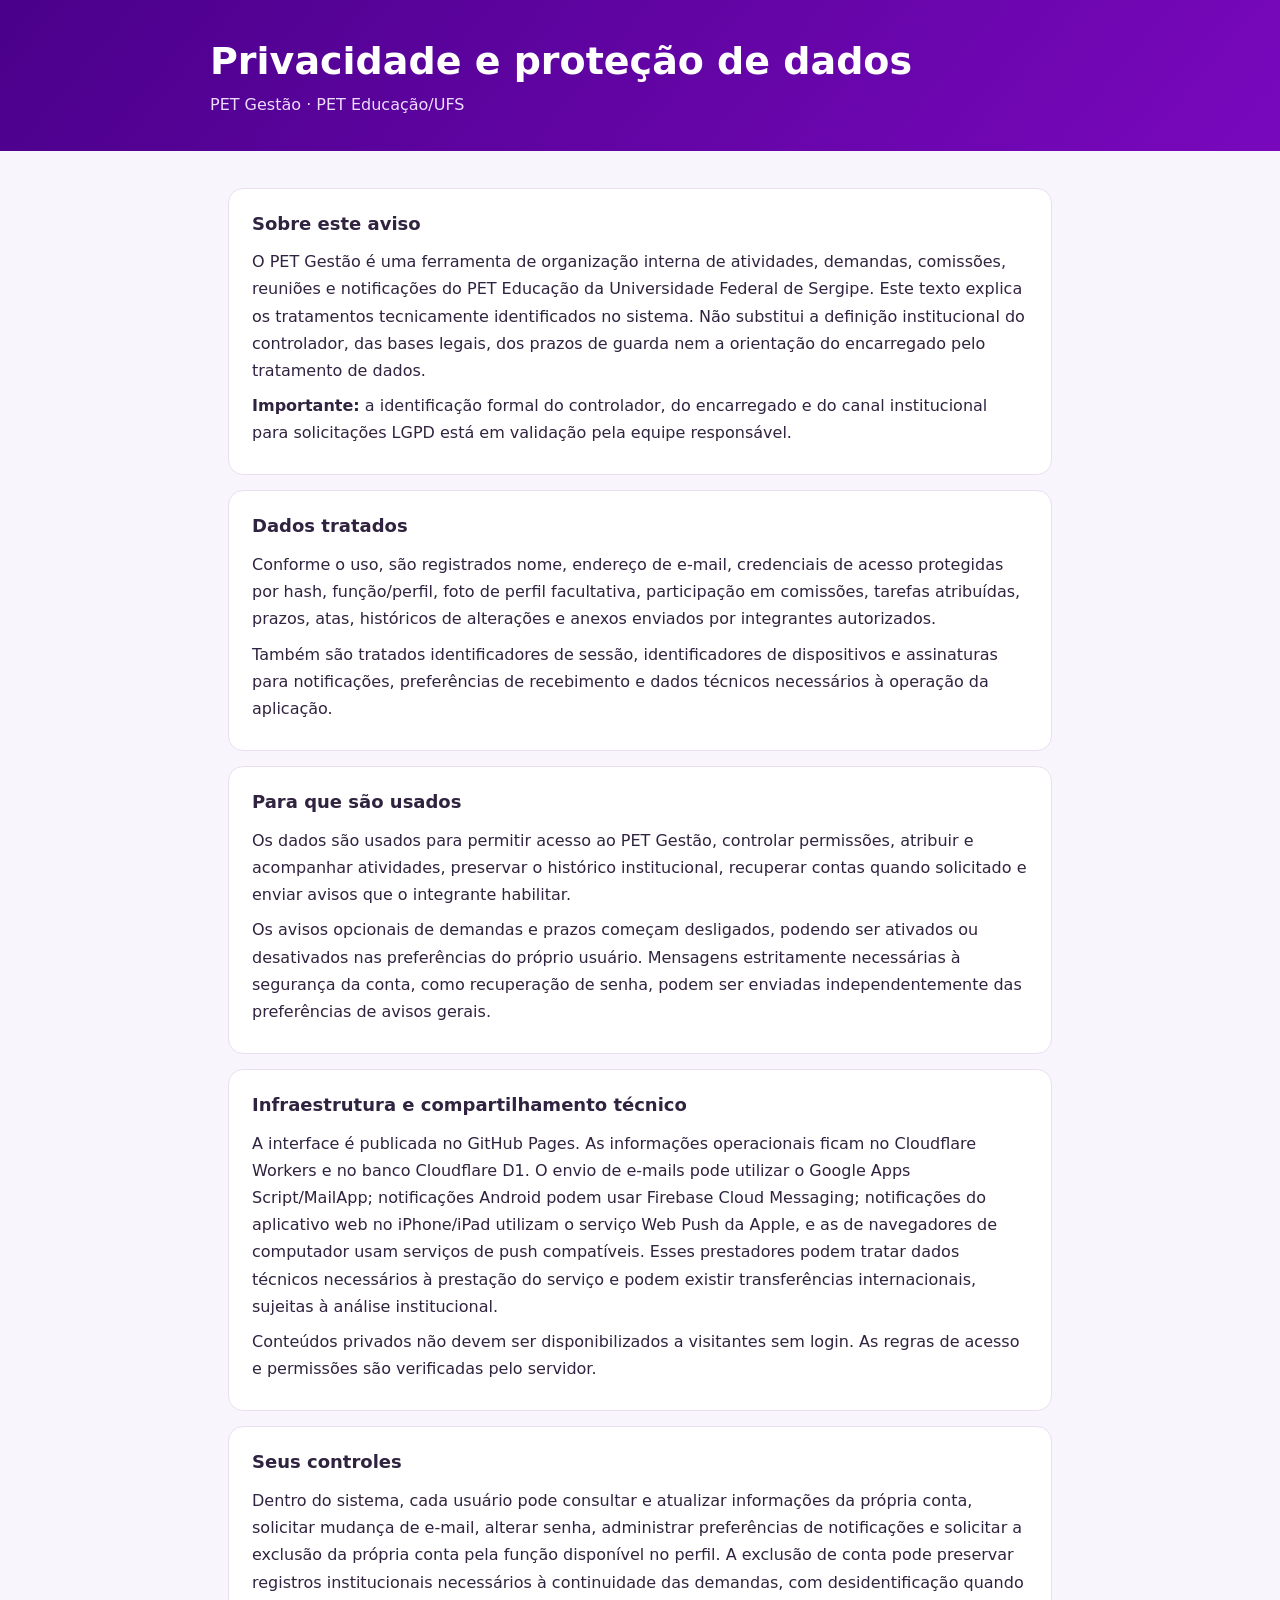
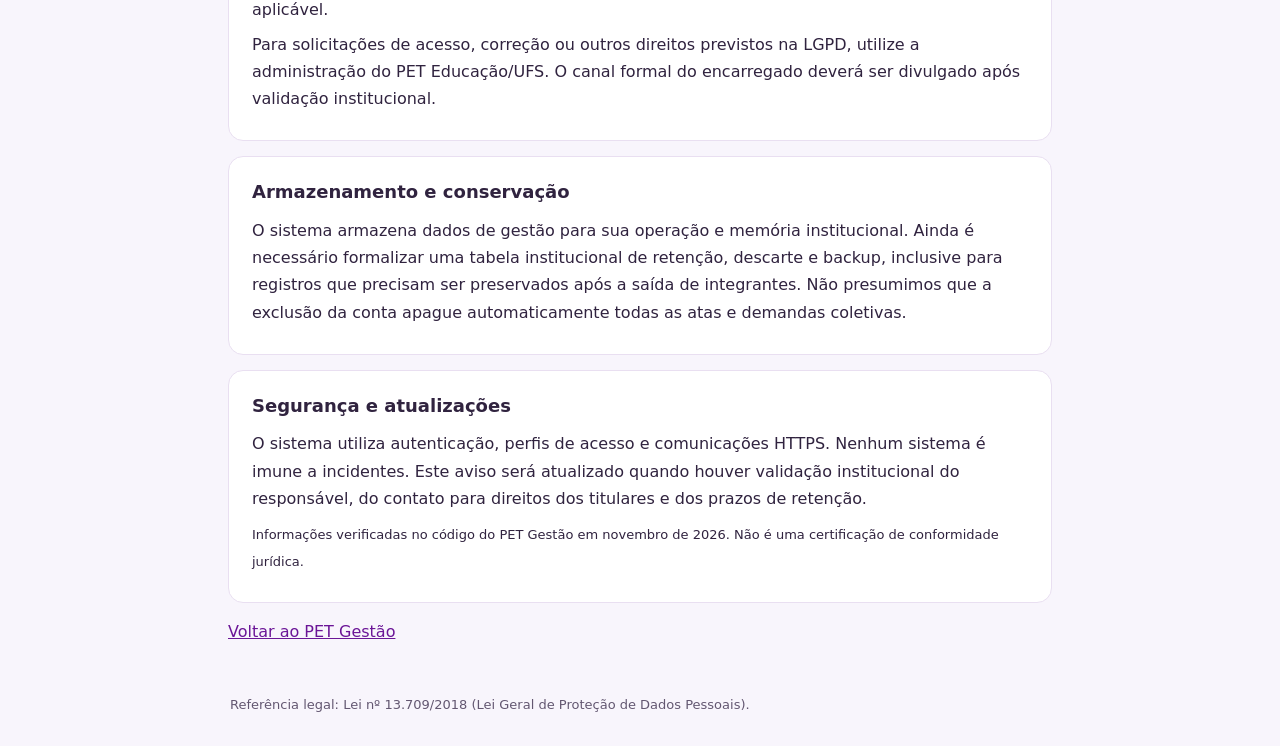
==== privacidade.html @ 46f68330 "LGPD: publicar aviso transparente sobre dados, notificações e pendências institucionais" ====
<!doctype html>
<html lang="pt-BR">
<head>
<meta charset="utf-8">
<meta name="viewport" content="width=device-width,initial-scale=1">
<meta name="theme-color" content="#6400A8">
<meta name="robots" content="noindex">
<title>Privacidade e dados pessoais | PET Gestão</title>
<style>
:root{color-scheme:light;font-family:system-ui,-apple-system,"Segoe UI",sans-serif}
*{box-sizing:border-box}
body{margin:0;background:#f8f5fc;color:#30233f;line-height:1.7}
header{background:linear-gradient(130deg,#4a008a,#7908bd);padding:38px 20px 32px;color:white}
main,header>div,footer{max-width:860px;margin:auto}
h1{font-size:clamp(27px,5vw,38px);line-height:1.22;margin:0 0 7px}
header p{margin:0;color:#eedcff}
main{padding:22px 18px 40px}
section{padding:20px 23px;background:#fff;border:1px solid #e9dff1;border-radius:15px;margin:15px 0}
h2{font-size:18px;margin:0 0 9px}
p{margin:8px 0}
a{color:#6b1597}
footer{padding:0 20px 30px;font-size:13px;color:#635771}
small{font-size:13px}
</style>
</head>
<body>
<header><div><h1>Privacidade e proteção de dados</h1><p>PET Gestão · PET Educação/UFS</p></div></header>
<main>
<section><h2>Sobre este aviso</h2>
<p>O PET Gestão é uma ferramenta de organização interna de atividades, demandas, comissões, reuniões e notificações do PET Educação da Universidade Federal de Sergipe. Este texto explica os tratamentos tecnicamente identificados no sistema. Não substitui a definição institucional do controlador, das bases legais, dos prazos de guarda nem a orientação do encarregado pelo tratamento de dados.</p>
<p><strong>Importante:</strong> a identificação formal do controlador, do encarregado e do canal institucional para solicitações LGPD está em validação pela equipe responsável.</p>
</section>
<section><h2>Dados tratados</h2>
<p>Conforme o uso, são registrados nome, endereço de e-mail, credenciais de acesso protegidas por hash, função/perfil, foto de perfil facultativa, participação em comissões, tarefas atribuídas, prazos, atas, históricos de alterações e anexos enviados por integrantes autorizados.</p>
<p>Também são tratados identificadores de sessão, identificadores de dispositivos e assinaturas para notificações, preferências de recebimento e dados técnicos necessários à operação da aplicação.</p>
</section>
<section><h2>Para que são usados</h2>
<p>Os dados são usados para permitir acesso ao PET Gestão, controlar permissões, atribuir e acompanhar atividades, preservar o histórico institucional, recuperar contas quando solicitado e enviar avisos que o integrante habilitar.</p>
<p>Os avisos opcionais de demandas e prazos começam desligados, podendo ser ativados ou desativados nas preferências do próprio usuário. Mensagens estritamente necessárias à segurança da conta, como recuperação de senha, podem ser enviadas independentemente das preferências de avisos gerais.</p>
</section>
<section><h2>Infraestrutura e compartilhamento técnico</h2>
<p>A interface é publicada no GitHub Pages. As informações operacionais ficam no Cloudflare Workers e no banco Cloudflare D1. O envio de e-mails pode utilizar o Google Apps Script/MailApp; notificações Android podem usar Firebase Cloud Messaging; notificações do aplicativo web no iPhone/iPad utilizam o serviço Web Push da Apple, e as de navegadores de computador usam serviços de push compatíveis. Esses prestadores podem tratar dados técnicos necessários à prestação do serviço e podem existir transferências internacionais, sujeitas à análise institucional.</p>
<p>Conteúdos privados não devem ser disponibilizados a visitantes sem login. As regras de acesso e permissões são verificadas pelo servidor.</p>
</section>
<section><h2>Seus controles</h2>
<p>Dentro do sistema, cada usuário pode consultar e atualizar informações da própria conta, solicitar mudança de e-mail, alterar senha, administrar preferências de notificações e solicitar a exclusão da própria conta pela função disponível no perfil. A exclusão de conta pode preservar registros institucionais necessários à continuidade das demandas, com desidentificação quando aplicável.</p>
<p>Para solicitações de acesso, correção ou outros direitos previstos na LGPD, utilize a administração do PET Educação/UFS. O canal formal do encarregado deverá ser divulgado após validação institucional.</p>
</section>
<section><h2>Armazenamento e conservação</h2>
<p>O sistema armazena dados de gestão para sua operação e memória institucional. Ainda é necessário formalizar uma tabela institucional de retenção, descarte e backup, inclusive para registros que precisam ser preservados após a saída de integrantes. Não presumimos que a exclusão da conta apague automaticamente todas as atas e demandas coletivas.</p>
</section>
<section><h2>Segurança e atualizações</h2>
<p>O sistema utiliza autenticação, perfis de acesso e comunicações HTTPS. Nenhum sistema é imune a incidentes. Este aviso será atualizado quando houver validação institucional do responsável, do contato para direitos dos titulares e dos prazos de retenção.</p>
<p><small>Informações verificadas no código do PET Gestão em novembro de 2026. Não é uma certificação de conformidade jurídica.</small></p>
</section>
<p><a href="./">Voltar ao PET Gestão</a></p>
</main>
<footer>Referência legal: Lei nº 13.709/2018 (Lei Geral de Proteção de Dados Pessoais).</footer>
</body>
</html>
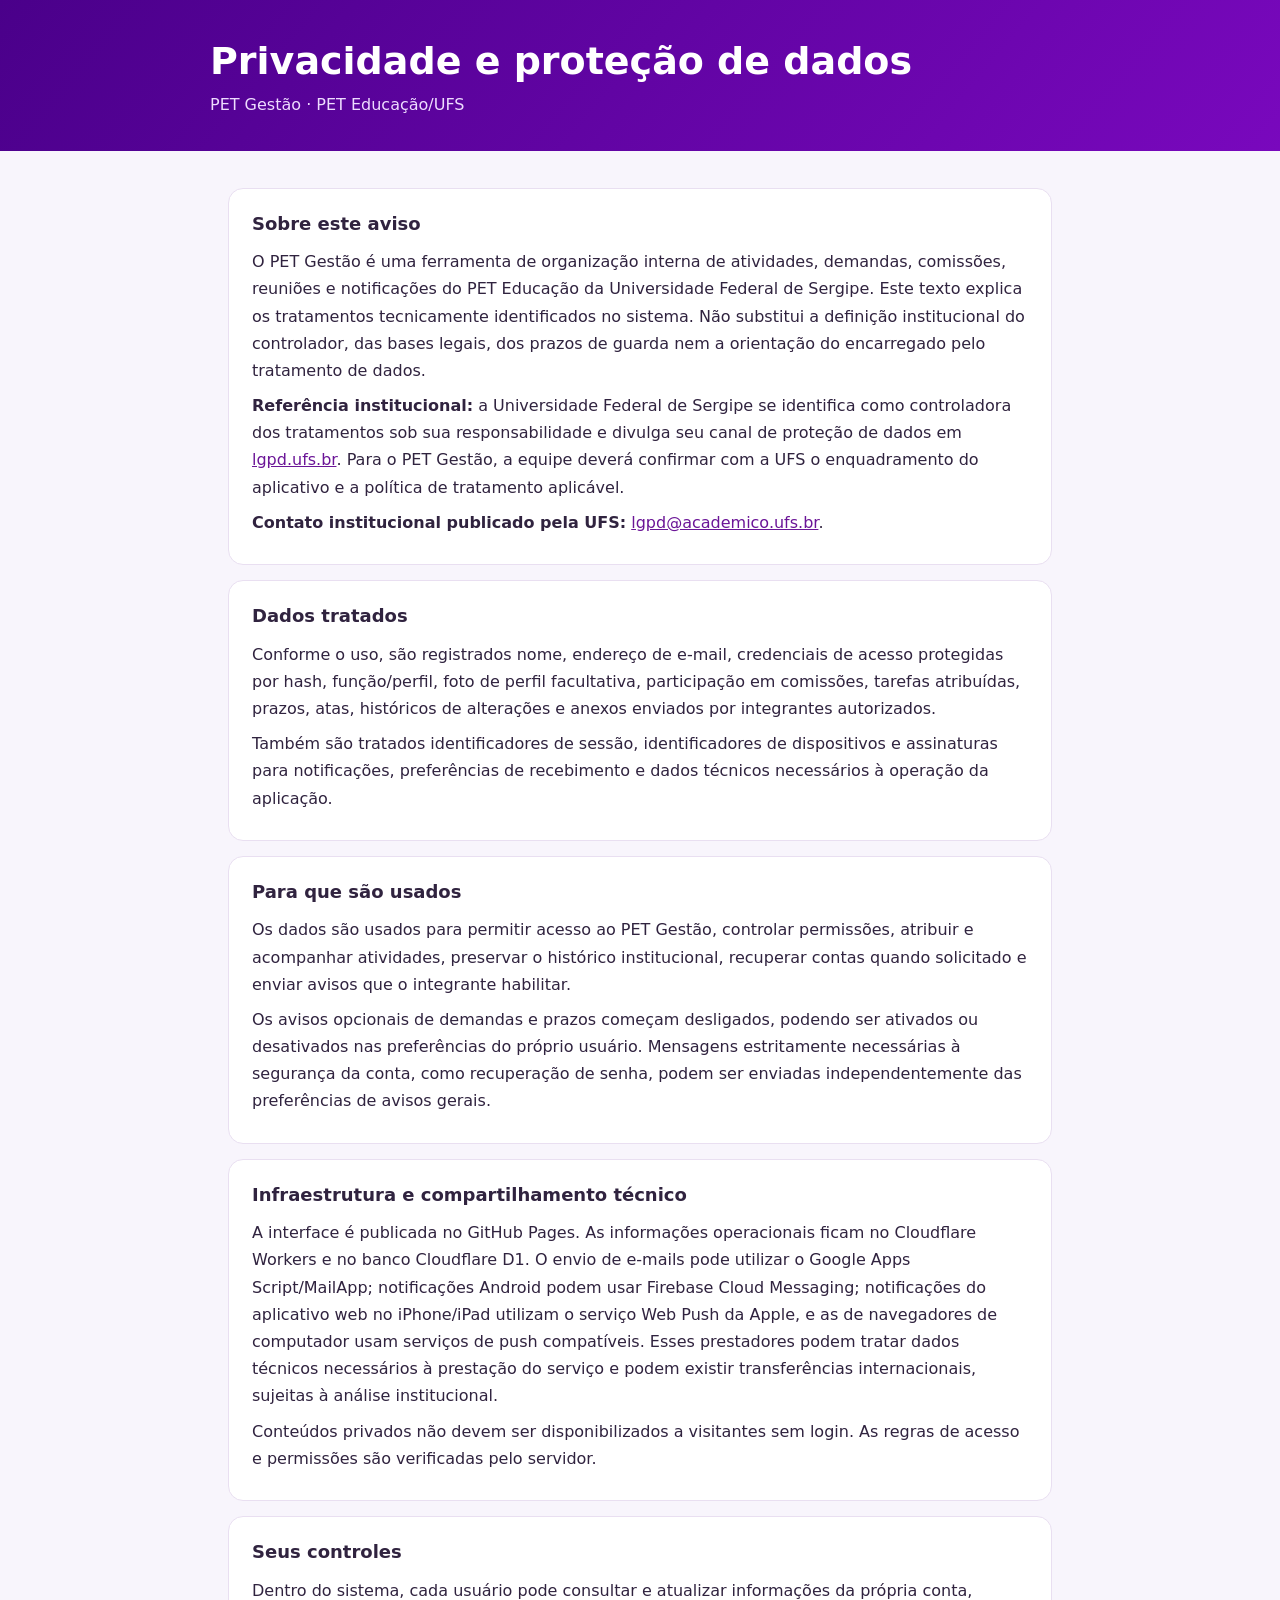
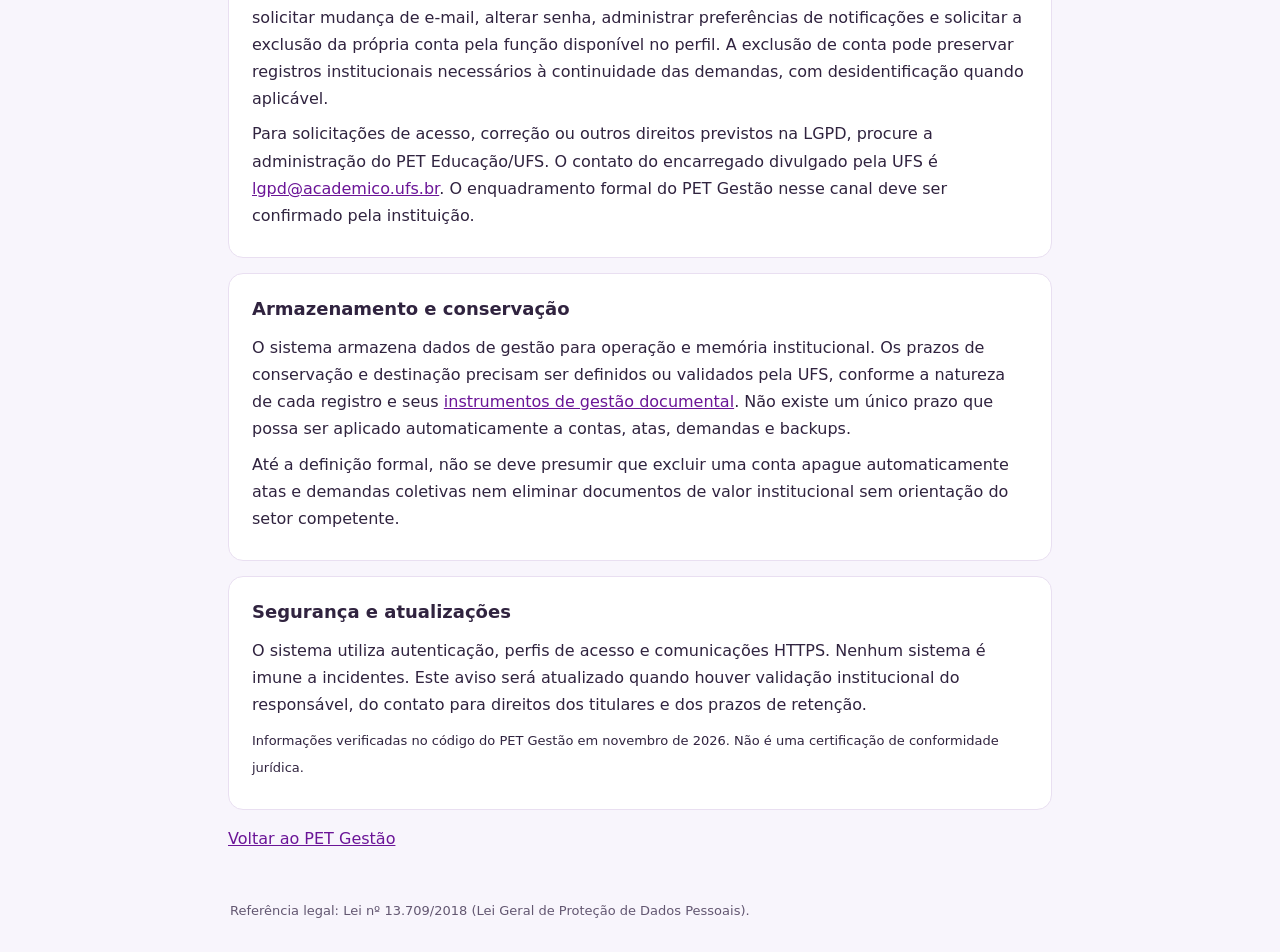
==== commit a5c915ea: "LGPD: usar contato oficial do encarregado da UFS e remeter retenção ao Arquivo Central" ====
--- a/privacidade.html
+++ b/privacidade.html
@@ -28,7 +28,8 @@
 <main>
 <section><h2>Sobre este aviso</h2>
 <p>O PET Gestão é uma ferramenta de organização interna de atividades, demandas, comissões, reuniões e notificações do PET Educação da Universidade Federal de Sergipe. Este texto explica os tratamentos tecnicamente identificados no sistema. Não substitui a definição institucional do controlador, das bases legais, dos prazos de guarda nem a orientação do encarregado pelo tratamento de dados.</p>
-<p><strong>Importante:</strong> a identificação formal do controlador, do encarregado e do canal institucional para solicitações LGPD está em validação pela equipe responsável.</p>
+<p><strong>Referência institucional:</strong> a Universidade Federal de Sergipe se identifica como controladora dos tratamentos sob sua responsabilidade e divulga seu canal de proteção de dados em <a href="https://lgpd.ufs.br/pagina/22349-contato-do-encarregado" target="_blank" rel="noopener noreferrer">lgpd.ufs.br</a>. Para o PET Gestão, a equipe deverá confirmar com a UFS o enquadramento do aplicativo e a política de tratamento aplicável.</p>
+<p><strong>Contato institucional publicado pela UFS:</strong> <a href="mailto:lgpd@academico.ufs.br">lgpd@academico.ufs.br</a>.</p>
 </section>
 <section><h2>Dados tratados</h2>
 <p>Conforme o uso, são registrados nome, endereço de e-mail, credenciais de acesso protegidas por hash, função/perfil, foto de perfil facultativa, participação em comissões, tarefas atribuídas, prazos, atas, históricos de alterações e anexos enviados por integrantes autorizados.</p>
@@ -44,10 +45,10 @@
 </section>
 <section><h2>Seus controles</h2>
 <p>Dentro do sistema, cada usuário pode consultar e atualizar informações da própria conta, solicitar mudança de e-mail, alterar senha, administrar preferências de notificações e solicitar a exclusão da própria conta pela função disponível no perfil. A exclusão de conta pode preservar registros institucionais necessários à continuidade das demandas, com desidentificação quando aplicável.</p>
-<p>Para solicitações de acesso, correção ou outros direitos previstos na LGPD, utilize a administração do PET Educação/UFS. O canal formal do encarregado deverá ser divulgado após validação institucional.</p>
+<p>Para solicitações de acesso, correção ou outros direitos previstos na LGPD, procure a administração do PET Educação/UFS. O contato do encarregado divulgado pela UFS é <a href="mailto:lgpd@academico.ufs.br">lgpd@academico.ufs.br</a>. O enquadramento formal do PET Gestão nesse canal deve ser confirmado pela instituição.</p>
 </section>
 <section><h2>Armazenamento e conservação</h2>
-<p>O sistema armazena dados de gestão para sua operação e memória institucional. Ainda é necessário formalizar uma tabela institucional de retenção, descarte e backup, inclusive para registros que precisam ser preservados após a saída de integrantes. Não presumimos que a exclusão da conta apague automaticamente todas as atas e demandas coletivas.</p>
+<p>O sistema armazena dados de gestão para operação e memória institucional. Os prazos de conservação e destinação precisam ser definidos ou validados pela UFS, conforme a natureza de cada registro e seus <a href="https://arquivocentral.ufs.br/pagina/31693" target="_blank" rel="noopener noreferrer">instrumentos de gestão documental</a>. Não existe um único prazo que possa ser aplicado automaticamente a contas, atas, demandas e backups.</p><p>Até a definição formal, não se deve presumir que excluir uma conta apague automaticamente atas e demandas coletivas nem eliminar documentos de valor institucional sem orientação do setor competente.</p>
 </section>
 <section><h2>Segurança e atualizações</h2>
 <p>O sistema utiliza autenticação, perfis de acesso e comunicações HTTPS. Nenhum sistema é imune a incidentes. Este aviso será atualizado quando houver validação institucional do responsável, do contato para direitos dos titulares e dos prazos de retenção.</p>
